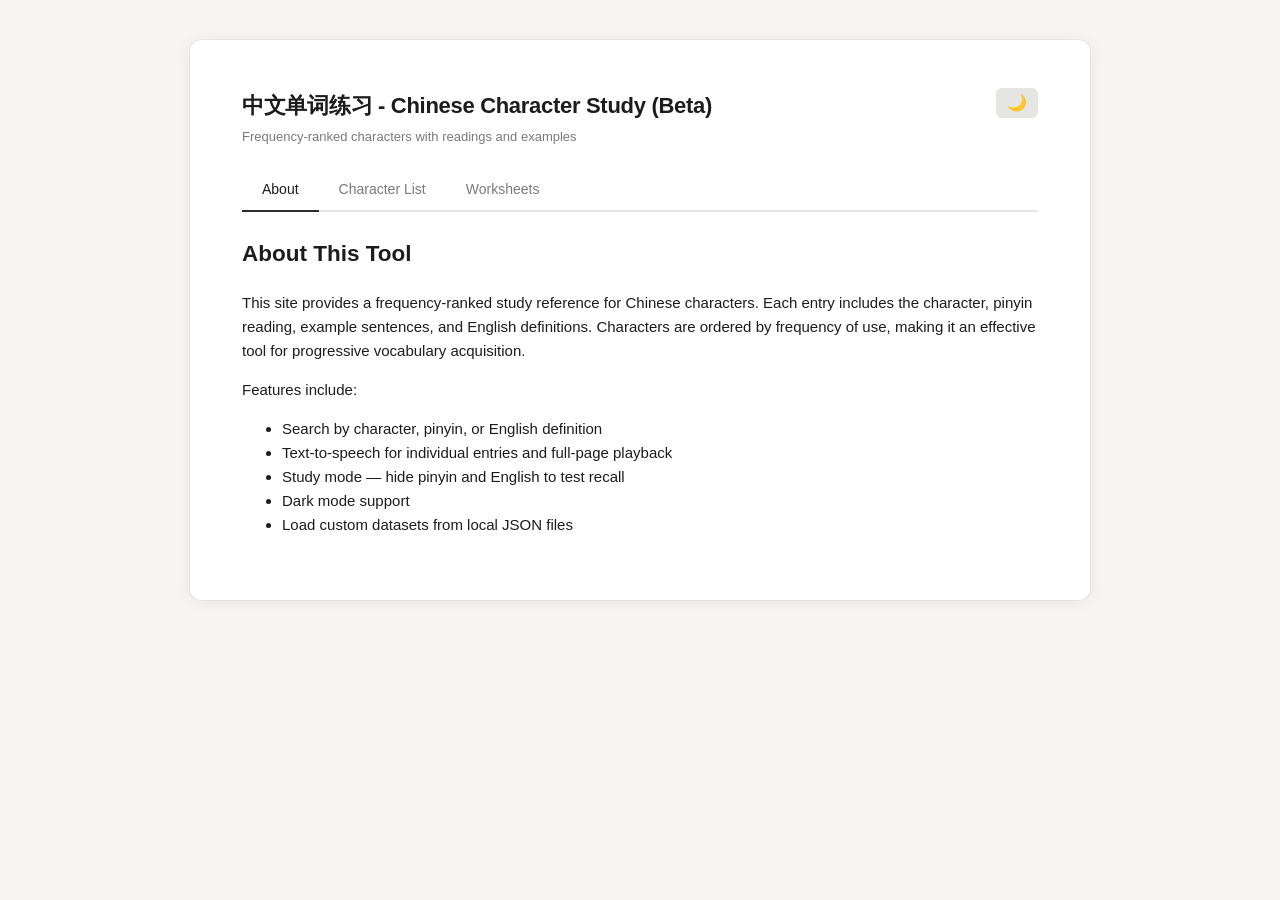
==== about.html @ 348cff69 "pages and worksheet" ====
<!DOCTYPE html>
<html lang="en" data-theme="light">
<head>
    <meta charset="UTF-8">
    <meta name="viewport" content="width=device-width, initial-scale=1.0">
    <title>About — Chinese Character Study</title>
    <link rel="preconnect" href="https://fonts.googleapis.com">
    <link rel="preconnect" href="https://fonts.gstatic.com" crossorigin>
    <link href="https://fonts.googleapis.com/css2?family=Noto+Serif+SC:wght@400;500;600&display=swap" rel="stylesheet">
    <link rel="stylesheet" href="styles.css">
</head>
<body>
    <div class="container">

        <div class="header-row">
            <div>
                <h1>中文单词练习 - Chinese Character Study (Beta)</h1>
                <p class="header-sub">Frequency-ranked characters with readings and examples</p>
            </div>
            <div class="toggle-group">
                <button id="toggle-dark" class="toggle-btn" title="Toggle dark mode">🌙</button>
            </div>
        </div>

        <!-- Navigation -->
        <nav class="top-nav">
            <a href="about.html" class="active">About</a>
            <a href="index.html">Character List</a>
            <a href="worksheets.html">Worksheets</a>
        </nav>

        <h2>About This Tool</h2>
        <p>
            This site provides a frequency-ranked study reference for Chinese characters.
            Each entry includes the character, pinyin reading, example sentences, and English
            definitions. Characters are ordered by frequency of use, making it an effective
            tool for progressive vocabulary acquisition.
        </p>
        <p>
            Features include:
        </p>
        <ul>
            <li>Search by character, pinyin, or English definition</li>
            <li>Text-to-speech for individual entries and full-page playback</li>
            <li>Study mode — hide pinyin and English to test recall</li>
            <li>Dark mode support</li>
            <li>Load custom datasets from local JSON files</li>
        </ul>

    </div>

    <!-- Shared dark-mode restoration -->
    <script>
(function () {
    var saved = localStorage.getItem('ccs-dark-mode') || '0';
    document.documentElement.setAttribute('data-theme', saved === '1' ? 'dark' : 'light');
    var btn = document.getElementById('toggle-dark');
    if (btn) btn.textContent = saved === '1' ? '☀' : '🌙';
    if (btn) btn.addEventListener('click', function () {
        var cur = document.documentElement.getAttribute('data-theme');
        var next = cur === 'dark' ? 'light' : 'dark';
        document.documentElement.setAttribute('data-theme', next);
        btn.textContent = next === 'dark' ? '☀' : '🌙';
        localStorage.setItem('ccs-dark-mode', next === 'dark' ? '1' : '0');
    });
})();
    </script>
</body>
</html>
---- styles.css ----
/* ═══════════════════════════════════════════════════════════════════════════
   Chinese Character Study — Modern Minimalist
   Greyscale palette with subtle pale accents.  Light + Dark themes.
   ═══════════════════════════════════════════════════════════════════════════ */

/* ── Light theme (default) ───────────────────────────────────────────────── */
:root,
[data-theme="light"] {
    --bg:            #f6f5f4;
    --surface:       #ffffff;
    --text:          #1c1c1c;
    --text-muted:    #7a7a7a;
    --text-faint:    #b0b0b0;
    --border:        #e6e5e3;
    --border-light:  #f0efed;
    --hover:         #f2f1f0;
    --char-bg:       #fafaf9;
    --char-border:   #ecebe9;
    --btn-bg:        #2d2d2d;
    --btn-hover:     #1a1a1a;
    --btn-disabled:  #c5c5c5;
    --toggle-off:    #e5e5e3;
    --toggle-on:     #2d2d2d;
    --toggle-text:   #555;
    --toggle-text-on:#fff;
    --shadow-sm:     0 1px 2px rgba(0,0,0,0.04);
    --shadow-md:     0 2px 16px rgba(0,0,0,0.07), 0 0 0 1px rgba(0,0,0,0.03);
    --study-hidden:  #d5d5d3;
    --search-bg:     #fafaf9;
    --input-bg:      #ffffff;
    --font-serif:    'Noto Serif SC', 'Songti SC', 'SimSun', serif;
}

/* ── Dark theme ──────────────────────────────────────────────────────────── */
[data-theme="dark"] {
    --bg:            #1a1a1c;
    --surface:       #242426;
    --text:          #e4e4e4;
    --text-muted:    #9a9a9a;
    --text-faint:    #666;
    --border:        #38383a;
    --border-light:  #303032;
    --hover:         #2c2c2e;
    --char-bg:       #2a2a2c;
    --char-border:   #363638;
    --btn-bg:        #e4e4e4;
    --btn-hover:     #ffffff;
    --btn-disabled:  #444;
    --toggle-off:    #38383a;
    --toggle-on:     #e4e4e4;
    --toggle-text:   #9a9a9a;
    --toggle-text-on:#1a1a1c;
    --shadow-sm:     0 1px 2px rgba(0,0,0,0.2);
    --shadow-md:     0 2px 16px rgba(0,0,0,0.35), 0 0 0 1px rgba(255,255,255,0.04);
    --study-hidden:  #48484a;
    --search-bg:     #2a2a2c;
    --input-bg:      #2a2a2c;
    --font-serif:    'Noto Serif SC', 'Songti SC', 'SimSun', serif;
}

/* ── Base ────────────────────────────────────────────────────────────────── */
*, *::before, *::after { box-sizing: border-box; }

body {
    margin: 0;
    padding: 0;
    font-family: -apple-system, BlinkMacSystemFont, 'Segoe UI', Roboto,
                 'Helvetica Neue', Arial, sans-serif;
    font-size: 15px;
    line-height: 1.6;
    color: var(--text);
    background: var(--bg);
    -webkit-font-smoothing: antialiased;
    transition: background 0.2s, color 0.2s;
}

/* ── Container ───────────────────────────────────────────────────────────── */
.container {
    max-width: 900px;
    margin: 40px auto;
    padding: 48px 52px;
    background: var(--surface);
    border-radius: 12px;
    box-shadow: var(--shadow-md);
    transition: background 0.2s, box-shadow 0.2s;
}

@media (max-width: 960px) {
    .container {
        margin: 16px;
        padding: 28px 22px;
        border-radius: 8px;
    }
}

/* ── Header ──────────────────────────────────────────────────────────────── */
.header-row {
    display: flex;
    align-items: flex-start;
    justify-content: space-between;
    gap: 16px;
    margin-bottom: 20px;
    flex-wrap: wrap;
}

h1 {
    margin: 0 0 4px;
    font-size: 22px;
    font-weight: 600;
    color: var(--text);
    letter-spacing: -0.3px;
}

.header-sub {
    margin: 0;
    font-size: 13px;
    color: var(--text-muted);
}

/* ── Toggle buttons ──────────────────────────────────────────────────────── */
.toggle-group {
    display: flex;
    gap: 6px;
    flex-shrink: 0;
}

.toggle-btn {
    padding: 6px 14px;
    font-size: 13px;
    font-family: inherit;
    font-weight: 500;
    color: var(--toggle-text);
    background: var(--toggle-off);
    border: 1px solid var(--border);
    border-radius: 6px;
    cursor: pointer;
    transition: background 0.15s, color 0.15s, border-color 0.15s;
    white-space: nowrap;
    line-height: 1.4;
}

.toggle-btn:hover {
    border-color: var(--text-muted);
}

.toggle-btn[data-active="true"] {
    color: var(--toggle-text-on);
    background: var(--btn-bg);
    border-color: var(--btn-bg);
}

#toggle-dark {
    font-size: 16px;
    padding: 6px 10px;
    line-height: 1;
}

/* ── Top Navigation ──────────────────────────────────────────────────────── */
.top-nav {
    display: flex;
    gap: 0;
    margin-bottom: 24px;
    border-bottom: 2px solid var(--border);
}

.top-nav a {
    display: inline-block;
    padding: 10px 20px;
    font-size: 14px;
    font-weight: 500;
    color: var(--text-muted);
    text-decoration: none;
    border-bottom: 2px solid transparent;
    margin-bottom: -2px;
    transition: color 0.15s, border-color 0.15s;
}

.top-nav a:hover {
    color: var(--text);
    border-bottom-color: var(--text-faint);
}

.top-nav a.active {
    color: var(--text);
    border-bottom-color: var(--btn-bg);
}

/* ── Search bar ──────────────────────────────────────────────────────────── */
.search-bar {
    display: flex;
    align-items: center;
    gap: 12px;
    margin-bottom: 24px;
}

.search-input {
    flex: 1;
    padding: 10px 14px;
    font-size: 14px;
    font-family: inherit;
    color: var(--text);
    background: var(--input-bg);
    border: 1px solid var(--border);
    border-radius: 8px;
    outline: none;
    transition: border-color 0.15s, background 0.2s;
}

.search-input:focus {
    border-color: var(--text-muted);
}

.search-input::placeholder {
    color: var(--text-faint);
}

.search-info {
    font-size: 12px;
    color: var(--text-faint);
    white-space: nowrap;
    min-width: 60px;
    text-align: right;
}

/* ── Character Grid ──────────────────────────────────────────────────────── */
.char-grid-section {
    margin-bottom: 28px;
}

.char-grid-label {
    font-size: 11px;
    font-weight: 600;
    text-transform: uppercase;
    letter-spacing: 0.6px;
    color: var(--text-muted);
    margin-bottom: 10px;
}

/* ── Grid action buttons (play / pause / stop) ──────────────────────────── */
.grid-actions {
    display: flex;
    justify-content: center;
    gap: 12px;
    margin-top: 14px;
}

.grid-action-btn {
    display: inline-flex;
    align-items: center;
    justify-content: center;
    width: 44px;
    height: 44px;
    padding: 0;
    background: transparent;
    color: var(--btn-bg);
    border: 2px solid var(--btn-bg);
    border-radius: 8px;
    cursor: pointer;
    transition: background 0.15s, color 0.15s, border-color 0.15s, transform 0.1s;
}

.grid-action-btn:hover {
    transform: scale(1.06);
}

.grid-action-btn:active {
    transform: scale(0.94);
}

.grid-action-btn.active {
    background: var(--btn-bg);
    color: var(--toggle-text-on);
    border-color: var(--btn-bg);
}

.grid-action-btn.active:hover {
    background: var(--btn-hover);
    border-color: var(--btn-hover);
}

.grid-action-btn svg {
    display: block;
}

.char-grid {
    display: grid;
    grid-template-columns: repeat(4, 1fr);
    gap: 6px;
}

@media (max-width: 520px) {
    .char-grid {
        grid-template-columns: repeat(2, 1fr);
    }
}

.char-cell {
    display: flex;
    align-items: center;
    justify-content: center;
    padding: 18px 8px;
    font-family: var(--font-serif);
    font-size: 42px;
    font-weight: 400;
    background: var(--char-bg);
    border: 1px solid var(--char-border);
    border-radius: 8px;
    line-height: 1;
    cursor: default;
    transition: background 0.2s, border-color 0.2s, filter 0.2s, transform 0.15s, box-shadow 0.15s;
}

.char-cell:hover {
    transform: translateY(-2px);
    box-shadow: 0 3px 10px rgba(0,0,0,0.07);
    border-color: var(--btn-bg);
}

/* ── Detail Table ────────────────────────────────────────────────────────── */
.detail-section {
    margin-bottom: 16px;
}

#characters-table {
    width: 100%;
    border-collapse: collapse;
    font-size: 14px;
}

#characters-table thead th {
    padding: 10px 12px;
    text-align: left;
    font-weight: 600;
    font-size: 12px;
    text-transform: uppercase;
    letter-spacing: 0.4px;
    color: var(--text-muted);
    border-bottom: 2px solid var(--border);
    white-space: nowrap;
}

#characters-table td {
    padding: 10px 12px;
    border-bottom: 1px solid var(--border-light);
    vertical-align: middle;
    transition: color 0.15s;
}

#characters-table tbody tr:hover {
    background: var(--hover);
}

#characters-table tbody tr:nth-child(even) {
    background: var(--char-bg);
}

#characters-table tbody tr:nth-child(even):hover {
    background: var(--hover);
}

#characters-table td:nth-child(1) { /* rank */
    width: 40px;
    color: var(--text-muted);
    font-size: 13px;
}

#characters-table td:nth-child(2) { /* character */
    font-family: var(--font-serif);
    font-size: 22px;
    font-weight: 400;
    width: 50px;
}

#characters-table td:nth-child(3) { /* pinyin */
    font-style: italic;
    color: var(--text-muted);
    width: 120px;
}

#characters-table td:nth-child(4) { /* example */
    width: 260px;
}

/* ── English column visibility ──────────────────────────────────────────── */
.hide-eng .col-eng {
    display: none;
}

/* ── Responsive table: drop fixed column widths on narrow screens ─────── */
@media (max-width: 640px) {
    #characters-table td:nth-child(3),
    #characters-table td:nth-child(4) {
        width: auto;
    }
}

/* ── Extra example ──────────────────────────────────────────────────────── */
.extra-example {
    display: block;
    font-size: 12px;
    color: var(--text-faint);
    margin-top: 2px;
    font-style: italic;
}

/* ── Page transitions ──────────────────────────────────────────────────── */
#cbare,
#characters-table tbody {
    transition: opacity 0.12s;
}

/* ── Study mode — blur grid, hide detail table ─────────────────────────── */
.study-mode .detail-section {
    display: none;
}

.study-mode .char-cell {
    filter: blur(12px);
}

/* ── Controls ────────────────────────────────────────────────────────────── */
.controls {
    display: flex;
    align-items: center;
    justify-content: center;
    margin-bottom: 16px;
}

.page-info {
    font-size: 13px;
    color: var(--text-muted);
}

/* ── Pagination ──────────────────────────────────────────────────────────── */
.pagination {
    display: flex;
    align-items: center;
    justify-content: center;
    flex-wrap: wrap;
    gap: 8px;
    margin-bottom: 24px;
}

.pagination button {
    padding: 8px 16px;
    font-size: 13px;
    font-family: inherit;
    font-weight: 500;
    color: var(--btn-bg);
    background: transparent;
    border: 2px solid var(--btn-bg);
    border-radius: 6px;
    cursor: pointer;
    transition: background 0.15s, color 0.15s, border-color 0.15s;
}

.pagination button:hover:not(:disabled) {
    background: var(--btn-bg);
    color: var(--toggle-text-on);
}

.pagination button:disabled {
    color: var(--btn-disabled);
    border-color: var(--btn-disabled);
    background: transparent;
    cursor: default;
}

.pagination-spacer {
    width: 12px;
}

.jump-group {
    display: flex;
    align-items: center;
    gap: 6px;
    font-size: 13px;
    color: var(--text-muted);
}

.jump-group input[type="number"] {
    width: 70px;
    padding: 7px 10px;
    font-size: 13px;
    font-family: inherit;
    border: 1px solid var(--border);
    border-radius: 5px;
    background: var(--input-bg);
    color: var(--text);
    outline: none;
    transition: border-color 0.15s, background 0.2s;
}

.jump-group input[type="number"]:focus {
    border-color: var(--text-muted);
}

/* ── File section ────────────────────────────────────────────────────────── */
.file-section {
    padding: 16px;
    background: var(--char-bg);
    border: 1px solid var(--border-light);
    border-radius: 8px;
    transition: background 0.2s, border-color 0.2s;
}

.file-label {
    display: block;
    font-size: 12px;
    font-weight: 600;
    text-transform: uppercase;
    letter-spacing: 0.4px;
    color: var(--text-muted);
    margin-bottom: 8px;
}

.file-row {
    display: flex;
    align-items: center;
    gap: 12px;
    flex-wrap: wrap;
}

.file-input {
    font-size: 13px;
    color: var(--text-muted);
}

.file-input::file-selector-button {
    padding: 7px 16px;
    font-size: 13px;
    font-family: inherit;
    font-weight: 500;
    color: var(--text);
    background: var(--surface);
    border: 1px solid var(--border);
    border-radius: 5px;
    cursor: pointer;
    margin-right: 10px;
    transition: background 0.15s;
}

.file-input::file-selector-button:hover {
    background: var(--hover);
}

.file-status {
    font-size: 12px;
    color: var(--text-faint);
}

.download-btn {
    padding: 6px 14px;
    font-size: 12px;
    font-family: inherit;
    font-weight: 500;
    color: var(--toggle-text-on);
    background: var(--btn-bg);
    border: none;
    border-radius: 5px;
    cursor: pointer;
    transition: background 0.15s;
    margin-left: auto;
}

.download-btn:hover {
    background: var(--btn-hover);
}

/* ── Speak button ────────────────────────────────────────────────────────── */
.col-audio {
    width: 40px;
    text-align: center;
}

.speak-btn {
    display: inline-flex;
    align-items: center;
    justify-content: center;
    width: 32px;
    height: 32px;
    padding: 0;
    font-size: 14px;
    line-height: 1;
    color: var(--btn-bg);
    background: transparent;
    border: 1.5px solid var(--btn-bg);
    border-radius: 6px;
    cursor: pointer;
    transition: background 0.15s, color 0.15s, border-color 0.15s;
}

.speak-btn:hover {
    background: var(--btn-bg);
    color: var(--toggle-text-on);
}

.speak-btn:active {
    background: var(--btn-hover);
    color: var(--toggle-text-on);
}

/* ── Divider ─────────────────────────────────────────────────────────────── */
hr {
    border: none;
    border-top: 1px solid var(--border-light);
    margin: 24px 0;
}

/* ── Worksheet: title row ────────────────────────────────────────────────── */
.ws-title-row {
    display: flex;
    align-items: center;
    gap: 10px;
    margin-bottom: 20px;
}

.ws-title-label {
    font-size: 12px;
    font-weight: 600;
    text-transform: uppercase;
    letter-spacing: 0.4px;
    color: var(--text-muted);
    white-space: nowrap;
}

.ws-title-input {
    flex: 1;
    padding: 8px 12px;
    font-size: 14px;
    font-family: inherit;
    color: var(--text);
    background: var(--input-bg);
    border: 1px solid var(--border);
    border-radius: 6px;
    outline: none;
    transition: border-color 0.15s, background 0.2s;
}

.ws-title-input:focus {
    border-color: var(--text-muted);
}

.ws-title-input::placeholder {
    color: var(--text-faint);
}

/* ── Worksheet: edit-mode character inputs ──────────────────────────────── */
.char-input {
    display: flex;
    align-items: center;
    justify-content: center;
    padding: 18px 8px;
    font-family: var(--font-serif);
    font-size: 42px;
    font-weight: 400;
    color: var(--text);
    background: var(--char-bg);
    border: 1px dashed var(--char-border);
    border-radius: 8px;
    line-height: 1;
    text-align: center;
    width: 100%;
    outline: none;
    transition: border-color 0.15s, background 0.2s, box-shadow 0.15s;
}

.char-input:focus {
    border-color: var(--btn-bg);
    border-style: solid;
    background: var(--input-bg);
    box-shadow: 0 0 0 2px var(--border);
}

.char-input::placeholder {
    color: var(--text-faint);
    font-size: 16px;
    font-family: -apple-system, BlinkMacSystemFont, 'Segoe UI', Roboto, sans-serif;
}

/* ── Worksheet: save row ────────────────────────────────────────────────── */
.save-row {
    display: flex;
    align-items: center;
    justify-content: center;
    gap: 12px;
    margin-top: 16px;
}

.ws-save-btn {
    padding: 10px 24px;
    font-size: 14px;
    font-family: inherit;
    font-weight: 500;
    color: var(--toggle-text-on);
    background: var(--btn-bg);
    border: none;
    border-radius: 6px;
    cursor: pointer;
    transition: background 0.15s;
}

.ws-save-btn:hover {
    background: var(--btn-hover);
}

.save-status {
    font-size: 13px;
    color: var(--text-muted);
    min-width: 80px;
}

/* ── Worksheet: page management buttons ──────────────────────────────────── */
.page-mgmt {
    display: flex;
    gap: 6px;
}

.page-mgmt-btn {
    padding: 6px 14px;
    font-size: 12px;
    font-family: inherit;
    font-weight: 500;
    color: var(--btn-bg);
    background: transparent;
    border: 1.5px solid var(--btn-bg);
    border-radius: 5px;
    cursor: pointer;
    transition: background 0.15s, color 0.15s;
}

.page-mgmt-btn:hover {
    background: var(--btn-bg);
    color: var(--toggle-text-on);
}

.page-mgmt-remove:hover {
    background: #c0392b;
    border-color: #c0392b;
    color: #fff;
}

/* ── Worksheet: page indicator (replaces jump-group in edit mode) ───────── */
.page-indicator {
    font-size: 13px;
    font-weight: 500;
    color: var(--text-muted);
    min-width: 60px;
    text-align: center;
}

/* ── Worksheet: import button ────────────────────────────────────────────── */
.import-btn {
    display: inline-block;
    padding: 6px 14px;
    font-size: 12px;
    font-family: inherit;
    font-weight: 500;
    color: var(--toggle-text-on);
    background: var(--btn-bg);
    border: none;
    border-radius: 5px;
    cursor: pointer;
    transition: background 0.15s;
}

.import-btn:hover {
    background: var(--btn-hover);
}

/* ── Edit-mode pagination tweaks ────────────────────────────────────────── */
.edit-mode-pagination .jump-group {
    display: none;
}

.edit-mode-pagination .pagination-spacer {
    width: 24px;
}

/* ── Keyboard shortcut hint ──────────────────────────────────────────────── */
.kbd-hint {
    display: inline-block;
    margin-left: 8px;
    font-size: 11px;
    color: var(--text-faint);
}

.kbd-hint kbd {
    display: inline-block;
    padding: 1px 6px;
    font-size: 10px;
    font-family: inherit;
    color: var(--text-muted);
    background: var(--char-bg);
    border: 1px solid var(--border);
    border-radius: 3px;
    vertical-align: 1px;
}
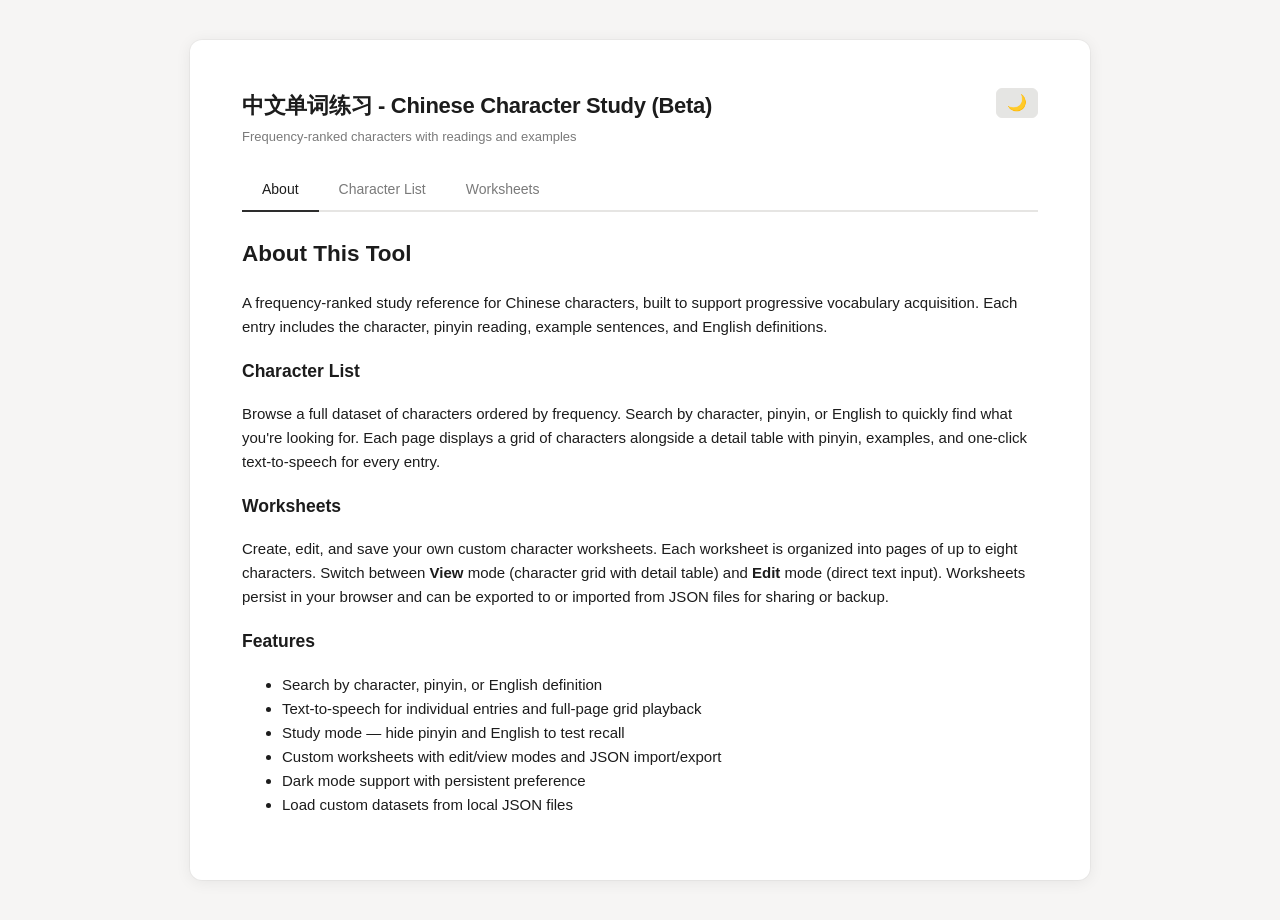
==== commit 2044be7d: "fixes" ====
--- a/about.html
+++ b/about.html
@@ -31,19 +31,35 @@
 
         <h2>About This Tool</h2>
         <p>
-            This site provides a frequency-ranked study reference for Chinese characters.
-            Each entry includes the character, pinyin reading, example sentences, and English
-            definitions. Characters are ordered by frequency of use, making it an effective
-            tool for progressive vocabulary acquisition.
+            A frequency-ranked study reference for Chinese characters, built to support
+            progressive vocabulary acquisition. Each entry includes the character, pinyin
+            reading, example sentences, and English definitions.
         </p>
+
+        <h3>Character List</h3>
         <p>
-            Features include:
+            Browse a full dataset of characters ordered by frequency. Search by character,
+            pinyin, or English to quickly find what you're looking for. Each page displays
+            a grid of characters alongside a detail table with pinyin, examples, and
+            one-click text-to-speech for every entry.
         </p>
+
+        <h3>Worksheets</h3>
+        <p>
+            Create, edit, and save your own custom character worksheets. Each worksheet
+            is organized into pages of up to eight characters. Switch between <strong>View</strong>
+            mode (character grid with detail table) and <strong>Edit</strong> mode (direct text input).
+            Worksheets persist in your browser and can be exported to or imported from JSON
+            files for sharing or backup.
+        </p>
+
+        <h3>Features</h3>
         <ul>
             <li>Search by character, pinyin, or English definition</li>
-            <li>Text-to-speech for individual entries and full-page playback</li>
+            <li>Text-to-speech for individual entries and full-page grid playback</li>
             <li>Study mode — hide pinyin and English to test recall</li>
-            <li>Dark mode support</li>
+            <li>Custom worksheets with edit/view modes and JSON import/export</li>
+            <li>Dark mode support with persistent preference</li>
             <li>Load custom datasets from local JSON files</li>
         </ul>
 
